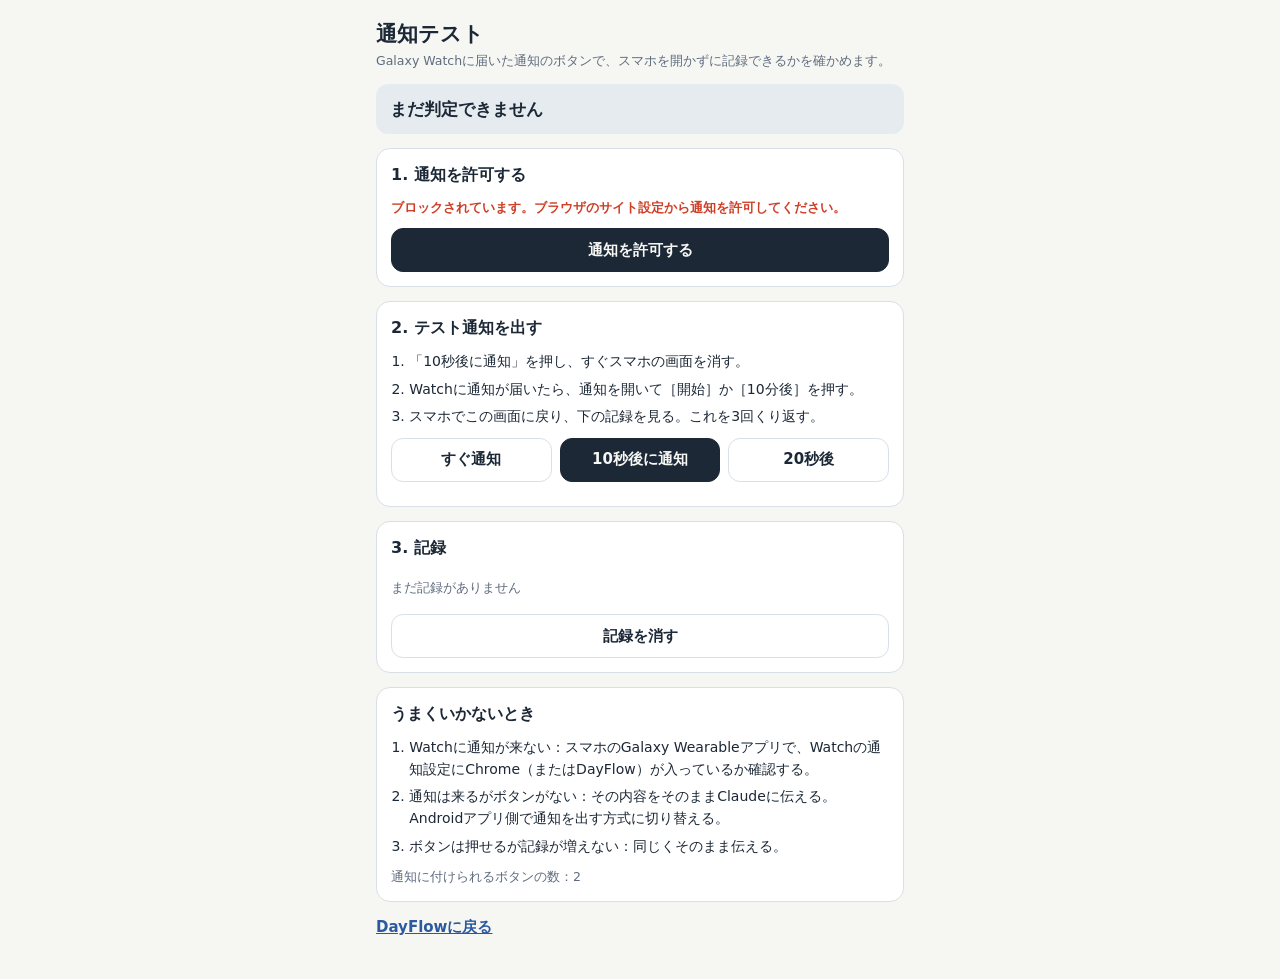
==== test.html @ d6422922 "DayFlow v2 を追加 画面（PWA）、11月分の計画データ、Androidアプリ（殻）のソース、 APKをビルドしてリリース android-latest に載せるワークフローを入れる。  C" ====
<!doctype html>
<html lang="ja">
<head>
<meta charset="utf-8">
<meta name="viewport" content="width=device-width,initial-scale=1,viewport-fit=cover">
<meta name="theme-color" content="#f6f7f3" media="(prefers-color-scheme: light)">
<meta name="theme-color" content="#12171d" media="(prefers-color-scheme: dark)">
<link rel="manifest" href="manifest.webmanifest">
<link rel="icon" href="icons/icon-192.png">
<title>DayFlow 通知テスト</title>
<link rel="stylesheet" href="styles.css">
<style>
.wrap{max-width:560px;margin:0 auto;padding:18px 16px 40px;display:grid;gap:14px}
.wrap h1{font-size:21px}
.step{background:var(--surface);border:1px solid var(--line);border-radius:14px;padding:14px;display:grid;gap:10px}
.step h2{font-size:16px}
.step ol{margin:0;padding-left:1.3em;display:grid;gap:6px;font-size:14px}
.rowbtn{display:flex;gap:8px;flex-wrap:wrap}
.rowbtn .btn{flex:1}
.state{font-size:13px;font-weight:700}
.state.ok{color:var(--exercise)} .state.ng{color:var(--shu)}
.verdict{font-size:17px;font-weight:700;padding:12px 14px;border-radius:12px;background:var(--grid-soft)}
.verdict.pass{background:var(--ink);color:var(--paper)}
.log{list-style:none;margin:0;padding:0;font-size:13.5px;font-variant-numeric:tabular-nums}
.log li{padding:7px 0;border-top:1px solid var(--line);display:flex;gap:10px}
.log li:first-child{border-top:0}
.log time{color:var(--muted);flex:none}
.log .hit{font-weight:700}
</style>
</head>
<body>
<div class="wrap">
  <header>
    <h1>通知テスト</h1>
    <p class="sub">Galaxy Watchに届いた通知のボタンで、スマホを開かずに記録できるかを確かめます。</p>
  </header>

  <p class="verdict" id="verdict">まだ判定できません</p>

  <section class="step">
    <h2>1. 通知を許可する</h2>
    <p class="state" id="permState"></p>
    <button class="btn primary" id="permBtn">通知を許可する</button>
  </section>

  <section class="step">
    <h2>2. テスト通知を出す</h2>
    <ol>
      <li>「10秒後に通知」を押し、すぐスマホの画面を消す。</li>
      <li>Watchに通知が届いたら、通知を開いて［開始］か［10分後］を押す。</li>
      <li>スマホでこの画面に戻り、下の記録を見る。これを3回くり返す。</li>
    </ol>
    <div class="rowbtn">
      <button class="btn" data-delay="0">すぐ通知</button>
      <button class="btn primary" data-delay="10000">10秒後に通知</button>
      <button class="btn" data-delay="20000">20秒後</button>
    </div>
    <p class="sub" id="sendState"></p>
  </section>

  <section class="step">
    <h2>3. 記録</h2>
    <ul class="log" id="log"></ul>
    <div class="rowbtn"><button class="btn quiet" id="clearBtn">記録を消す</button></div>
  </section>

  <section class="step">
    <h2>うまくいかないとき</h2>
    <ol>
      <li>Watchに通知が来ない：スマホのGalaxy Wearableアプリで、Watchの通知設定にChrome（またはDayFlow）が入っているか確認する。</li>
      <li>通知は来るがボタンがない：その内容をそのままClaudeに伝える。Androidアプリ側で通知を出す方式に切り替える。</li>
      <li>ボタンは押せるが記録が増えない：同じくそのまま伝える。</li>
    </ol>
    <p class="sub" id="env"></p>
  </section>

  <p><a class="link" href="./">DayFlowに戻る</a></p>
</div>

<script src="js/db.js"></script>
<script>
(() => {
  'use strict';
  const DB = window.DFDB, $ = s => document.querySelector(s);
  const LABEL = { start: '［開始］が押された', snooze: '［10分後］が押された', body: '通知の本体が押された' };
  const time = t => new Date(t).toLocaleTimeString('ja-JP');
  let reg = null;

  function renderPerm() {
    const el = $('#permState');
    if (!('Notification' in window) || !('serviceWorker' in navigator)) { el.textContent = 'このブラウザは通知に対応していません。AndroidのChromeで開いてください。'; el.className = 'state ng'; $('#permBtn').hidden = true; return; }
    const p = Notification.permission;
    el.textContent = p === 'granted' ? '許可済み' : p === 'denied' ? 'ブロックされています。ブラウザのサイト設定から通知を許可してください。' : 'まだ許可されていません';
    el.className = 'state ' + (p === 'granted' ? 'ok' : 'ng');
    $('#permBtn').hidden = p === 'granted';
    $('#env').textContent = `通知に付けられるボタンの数：${Notification.maxActions == null ? '不明' : Notification.maxActions}`;
  }
  async function renderLog() {
    const rows = (await DB.getLog()).sort((a, b) => b.t - a.t);
    const hits = rows.filter(r => r.kind === 'click' && (r.action === 'start' || r.action === 'snooze')).length;
    const v = $('#verdict');
    v.textContent = hits >= 3 ? `合格：ボタンでの記録 ${hits}回。A方式（PWA）で進められます` : hits > 0 ? `ボタンでの記録 ${hits}回（3回で合格）` : 'まだ判定できません';
    v.className = 'verdict' + (hits >= 3 ? ' pass' : '');
    $('#log').innerHTML = rows.length ? rows.map(r => {
      const text = r.kind === 'shown' ? '通知を出した' : r.kind === 'close' ? '通知が閉じられた（ボタンは押されていない）' : (LABEL[r.action] || r.action);
      const hit = r.kind === 'click' && r.action !== 'body';
      return `<li><time>${time(r.t)}</time><span class="${hit ? 'hit' : ''}">${text}</span></li>`;
    }).join('') : '<li><span class="sub">まだ記録がありません</span></li>';
  }

  $('#permBtn').onclick = async () => { await Notification.requestPermission(); renderPerm(); };
  document.querySelectorAll('[data-delay]').forEach(b => b.onclick = async () => {
    if (Notification.permission !== 'granted') { $('#sendState').textContent = '先に1で通知を許可してください。'; return; }
    $('#sendState').textContent = '準備しています…';
    const r = reg || await Promise.race([navigator.serviceWorker.ready, new Promise(res => setTimeout(() => res(null), 8000))]);
    if (!r || !r.active) { $('#sendState').textContent = '準備が終わりませんでした。ページを開き直して、もう一度押してください。'; return; }
    reg = r;
    const delay = Number(b.dataset.delay);
    r.active.postMessage({ type: 'test-notify', delay });
    $('#sendState').textContent = delay ? `${delay / 1000}秒後に通知します。スマホの画面を消してWatchを見てください。` : '通知を出しました。';
  });
  $('#clearBtn').onclick = async () => { await DB.clearLog(); renderLog(); };

  if ('serviceWorker' in navigator) {
    navigator.serviceWorker.register('./sw.js').then(() => navigator.serviceWorker.ready).then(r => { reg = r; });
    navigator.serviceWorker.addEventListener('message', e => { if (e.data && e.data.type === 'df-changed') renderLog(); });
  }
  document.addEventListener('visibilitychange', () => { if (!document.hidden) { renderPerm(); renderLog(); } });
  setInterval(() => { if (!document.hidden) renderLog(); }, 3000);
  renderPerm(); renderLog();
})();
</script>
</body>
</html>
---- styles.css ----
/* DayFlow v2
   見た目の考え方：方眼ノートと朱のスタンプ。
   予定は「鉛筆の下書き」（破線・淡色）、実績は「インク」（塗り）。左右に並べてズレを見せる。 */
:root{
  --paper:#f6f7f3; --surface:#ffffff; --ink:#1c2836; --muted:#5f6c7e;
  --grid:#cfd8e2; --grid-soft:#e6ebf0; --line:#d9dfe6;
  --shu:#cf3f27; --shu-soft:#fbe7e2; --on-shu:#ffffff;
  --study:#2c5aa0; --exercise:#237a53; --house:#9a6614; --hobby:#7350ad; --life:#1d7889; --sleep:#56668a;
  --on-cat:#ffffff;
  --warn:#8f4f0c; --warn-soft:#f8ecd9;
  --label:46px; --hour:64px; --safe-b:env(safe-area-inset-bottom,0px);
  --font:"BIZ UDPGothic","Hiragino Sans","Noto Sans JP","Yu Gothic",system-ui,sans-serif;
  color-scheme:light;
}
@media (prefers-color-scheme:dark){
  :root{
    --paper:#12171d; --surface:#1a2129; --ink:#e6ebf1; --muted:#96a3b3;
    --grid:#2e3945; --grid-soft:#222b35; --line:#2b3541;
    --shu:#f0725c; --shu-soft:#3a211d; --on-shu:#1a0d0a;
    --study:#86aeea; --exercise:#66c79b; --house:#dfab58; --hobby:#b79be8; --life:#66c3d5; --sleep:#9daccf;
    --on-cat:#10151b;
    --warn:#e6ae6d; --warn-soft:#3a2c1b;
    color-scheme:dark;
  }
}
*{box-sizing:border-box}
html{-webkit-text-size-adjust:100%}
body{margin:0;background:var(--paper);color:var(--ink);font-family:var(--font);font-size:15px;line-height:1.55;overscroll-behavior-y:none}
button,input,select,textarea{font:inherit;color:inherit}
button{cursor:pointer;-webkit-tap-highlight-color:transparent}
h1,h2,p{margin:0}
[hidden]{display:none !important}
:focus-visible{outline:2px solid var(--study);outline-offset:2px}

.app{max-width:560px;margin:0 auto;min-height:100dvh;padding-bottom:calc(72px + var(--safe-b))}
.view{display:none}
.view.active{display:block}
.pad{padding:0 14px 16px}
.sub{font-size:12.5px;color:var(--muted)}
.hint{font-size:12px;color:var(--muted);padding:8px 16px 14px}

/* ---- 見出し ---- */
.datebar{display:grid;grid-template-columns:44px 1fr 44px;align-items:center;gap:8px;padding:14px 14px 6px}
.datebar-mid{text-align:center}
.datebar h1,.pagehead h1{font-size:21px;font-weight:700;line-height:1.25;font-variant-numeric:tabular-nums}
.pagehead{padding:18px 16px 10px}
.iconbtn{width:44px;height:44px;border:1px solid var(--line);background:var(--surface);border-radius:12px;font-size:20px;line-height:1}

.metrics{display:grid;grid-template-columns:repeat(3,1fr);margin:6px 14px 0;border:1px solid var(--line);border-radius:12px;background:var(--surface)}
.metrics div{padding:8px 10px;display:flex;flex-direction:column;gap:1px}
.metrics div+div{border-left:1px solid var(--line)}
.metrics span{font-size:11.5px;color:var(--muted)}
.metrics b{font-size:16px;font-variant-numeric:tabular-nums}

/* ---- ボタン ---- */
.btn{min-height:44px;padding:0 14px;border:1px solid var(--line);background:var(--surface);border-radius:12px;font-weight:700}
.btn.primary{background:var(--ink);border-color:var(--ink);color:var(--paper)}
.btn.quiet{background:transparent}
.btn.danger{color:var(--shu)}
.btn.wide{width:100%}
.btn:active{transform:translateY(1px)}
.toolbar{display:flex;gap:8px;padding:10px 14px 4px;flex-wrap:wrap}

/* ---- いまのコマ ---- */
.now{margin:12px 14px 0;padding:14px;border-radius:16px;background:var(--surface);border:1px solid var(--line);display:grid;gap:10px}
.now .label{font-size:12px;color:var(--muted)}
.now .name{font-size:19px;font-weight:700;line-height:1.3}
.now .meta{font-size:13px;color:var(--muted);font-variant-numeric:tabular-nums}
.now .late{color:var(--shu);font-weight:700}
.now .row{display:flex;gap:8px}
.now .go{flex:1;min-height:56px;border:0;border-radius:14px;font-size:18px;font-weight:700;background:var(--ink);color:var(--paper)}
.now .side{min-height:56px}
.now.running{border-color:var(--shu);box-shadow:inset 4px 0 0 var(--shu)}
.now.running .go{background:var(--shu);color:var(--on-shu)}
.now.running .label{color:var(--shu);font-weight:700}
.now .elapsed{font-size:30px;font-weight:700;line-height:1.1;font-variant-numeric:tabular-nums}

/* ---- タイムライン（方眼）---- */
.tl-head{display:grid;grid-template-columns:var(--label) 1fr 1fr;align-items:center;margin:8px 14px 2px;font-size:12px;color:var(--muted);text-align:center}
.tl-head button{border:0;background:transparent;color:var(--study);font-size:12px;font-weight:700;min-height:36px;padding:0}
.timeline{position:relative;margin:0 14px;border:1px solid var(--grid);border-radius:10px;overflow:hidden;touch-action:pan-y;
  background-color:var(--surface);
  background-image:
    linear-gradient(to bottom,var(--grid) 1px,transparent 1px),
    linear-gradient(to bottom,var(--grid-soft) 1px,transparent 1px),
    linear-gradient(to right,var(--grid-soft) 1px,transparent 1px);
  background-size:100% var(--hour),100% calc(var(--hour)/4),calc(var(--hour)/4) 100%;
  background-position:0 -1px,0 -1px,var(--label) 0}
.timeline::before{content:"";position:absolute;top:-2px;bottom:-2px;left:0;width:var(--label);background:var(--paper);border-right:1px solid var(--grid)}
.timeline::after{content:"";position:absolute;top:0;bottom:0;left:calc(var(--label) + (100% - var(--label))/2);border-left:1px solid var(--grid)}
.hourlabel{position:absolute;left:0;width:calc(var(--label) - 6px);text-align:right;transform:translateY(-50%);font-size:11px;color:var(--muted);font-variant-numeric:tabular-nums;z-index:1}
.hourlabel.first{transform:none}
.zone{position:absolute;border:0;background:transparent;padding:0;z-index:1}
.zone:active{background:color-mix(in srgb,var(--ink) 6%,transparent)}
.zone.p,.blk.plan{left:calc(var(--label) + 3px);width:calc((100% - var(--label))/2 - 6px)}
.zone.a,.blk.act{left:calc(var(--label) + (100% - var(--label))/2 + 3px);width:calc((100% - var(--label))/2 - 6px)}
.blk{position:absolute;z-index:3;border-radius:8px;padding:5px 8px;text-align:left;overflow:hidden;font-size:12.5px;line-height:1.3;--c:var(--study)}
.blk.study{--c:var(--study)} .blk.exercise{--c:var(--exercise)} .blk.house{--c:var(--house)}
.blk.hobby{--c:var(--hobby)} .blk.life{--c:var(--life)} .blk.sleep{--c:var(--sleep)}
.blk b{font-variant-numeric:tabular-nums}
.blk .t{display:block;font-weight:700;overflow:hidden;text-overflow:ellipsis;white-space:nowrap}
.blk .m{display:block;font-size:11px;opacity:.85;font-variant-numeric:tabular-nums;white-space:nowrap;overflow:hidden;text-overflow:ellipsis}
.blk.tiny{padding:2px 8px}
.blk.tiny .m{display:none}
/* 予定＝下書き */
.blk.plan{border:1.5px dashed var(--c);background:color-mix(in srgb,var(--c) 9%,var(--surface));color:var(--ink);touch-action:pan-y;user-select:none;-webkit-user-select:none}
.blk.plan.fixed{border-style:solid}
.blk.plan.skipped{opacity:.5;text-decoration:line-through}
.blk.plan.dragging{outline:2px solid var(--ink);z-index:9;touch-action:none}
/* 実績＝インク */
.blk.act{border:0;background:var(--c);color:var(--on-cat)}
.blk.act.live{border-bottom:3px solid var(--shu)}
.blk.act.check{box-shadow:inset 0 0 0 2px var(--shu)}
/* 済スタンプ */
.stamp{position:absolute;right:5px;top:5px;width:22px;height:22px;border-radius:50%;border:1.5px solid var(--shu);color:var(--shu);font-size:11px;font-weight:700;display:grid;place-items:center;transform:rotate(-12deg);background:var(--surface)}
.blk.tiny .stamp{top:1px;width:18px;height:18px;font-size:9.5px}
.nowline{position:absolute;left:var(--label);right:0;border-top:2px solid var(--shu);z-index:6;pointer-events:none}
.nowline i{position:absolute;left:-5px;top:-6px;width:10px;height:10px;border-radius:50%;background:var(--shu)}

/* ---- 計画 ---- */
.tiles{display:grid;grid-template-columns:repeat(3,1fr);gap:8px;padding:0 14px}
.tile{background:var(--surface);border:1px solid var(--line);border-radius:12px;padding:9px 10px;display:flex;flex-direction:column;gap:5px;min-width:0}
.tile span{font-size:11.5px;color:var(--muted)}
.tile b{font-size:18px;line-height:1.1;font-variant-numeric:tabular-nums}
.tile b small{font-size:11.5px;font-weight:400;color:var(--muted)}
.bar{height:5px;border-radius:3px;background:var(--grid-soft);overflow:hidden}
.bar i{display:block;height:100%;background:var(--study);border-radius:3px}
.notice{margin:10px 14px 0;padding:9px 12px;border-radius:10px;font-size:13px;background:var(--surface);border:1px solid var(--line)}
.notice.warn{background:var(--warn-soft);border-color:transparent;color:var(--warn);font-weight:700}
.tabs{display:flex;gap:4px;margin:12px 14px;padding:4px;border-radius:12px;background:var(--grid-soft)}
.tabs button{flex:1;min-height:40px;border:0;border-radius:9px;background:transparent;font-size:14px}
.tabs button[aria-pressed="true"]{background:var(--surface);font-weight:700;box-shadow:0 1px 2px rgba(20,30,45,.14)}
.plandays{display:grid;gap:12px;padding:0 14px}
.pday{display:grid;grid-template-columns:70px minmax(0,1fr);background:var(--surface);border:1px solid var(--line);border-radius:14px;overflow:hidden}
.pday.today{border-color:var(--ink)}
.rail{background:var(--paper);border-right:1px solid var(--line);padding:12px 6px 12px 12px;display:flex;flex-direction:column;gap:2px}
.rail .d{font-size:19px;font-weight:700;line-height:1.15;font-variant-numeric:tabular-nums}
.rail .w,.rail .c{font-size:12px;color:var(--muted);font-variant-numeric:tabular-nums}
.rail .badge{align-self:flex-start;margin-top:4px;font-size:11px;font-weight:700;padding:0 6px;border-radius:5px;background:var(--ink);color:var(--paper)}
.unit{padding:10px 12px 12px;display:grid;gap:8px;border-top:1px solid var(--line)}
.unit:first-child{border-top:0}
.unit .head{display:flex;flex-wrap:wrap;align-items:center;gap:6px 8px}
.pill{font-size:11.5px;padding:2px 8px;border-radius:999px;border:1px solid currentColor;white-space:nowrap}
.pill.g{color:var(--exercise)} .pill.k{color:var(--study)} .pill.y{color:var(--muted)}
.unit .ttl{font-size:16px;font-weight:700;line-height:1.3}
.unit.done .ttl{color:var(--muted)}
.unit .time{font-size:12px;color:var(--muted);font-variant-numeric:tabular-nums}
.checks{display:flex;flex-wrap:wrap;gap:4px 18px}
.chk{display:inline-flex;align-items:center;gap:8px;min-height:44px;font-size:15px;user-select:none}
.chk input{appearance:none;-webkit-appearance:none;margin:0;flex:none;width:28px;height:28px;border:2px solid var(--muted);border-radius:7px;background:var(--surface);display:grid;place-items:center}
.chk input:checked{background:var(--ink);border-color:var(--ink)}
.chk input:checked::after{content:"";width:7px;height:13px;border:solid var(--paper);border-width:0 3px 3px 0;transform:translateY(-1px) rotate(45deg)}
.checks.big{margin:10px 0}
.checks.big .chk{font-size:17px;min-height:52px}
.actual{display:flex;flex-wrap:wrap;align-items:center;gap:8px;font-size:13px;color:var(--muted);font-variant-numeric:tabular-nums}
.actual b{color:var(--ink);font-size:15px}
.actual .btn{min-height:36px;padding:0 12px;font-size:13px;margin-left:auto}
.unit .note{font-size:12.5px;color:var(--muted)}
.unit details summary{font-size:13px;color:var(--muted);min-height:32px;display:flex;align-items:center;cursor:pointer}
.unit details .inner{display:grid;gap:8px;padding-top:4px}
.unit textarea,.sheet textarea{width:100%;min-height:72px;border:1px solid var(--line);border-radius:10px;background:var(--paper);padding:8px 10px;font-size:16px;resize:vertical}
.mini{display:flex;align-items:center;gap:8px;font-size:13px;color:var(--muted)}
.mini input{width:84px;min-height:40px;border:1px solid var(--line);border-radius:9px;background:var(--paper);padding:0 10px;font-size:16px;text-align:right}
.empty{margin:0 14px;padding:22px 16px;text-align:center;color:var(--muted);border:1px dashed var(--grid);border-radius:14px;font-size:14px}
.rules{margin:14px 14px 0;padding:2px 14px;background:var(--surface);border:1px solid var(--line);border-radius:12px}
.rules summary{font-weight:700;min-height:44px;display:flex;align-items:center;cursor:pointer}
.rules ul{margin:0 0 12px;padding-left:1.2em;display:grid;gap:6px;font-size:14px}

/* ---- 週次 ---- */
.wk-tiles{display:grid;grid-template-columns:1fr 1fr;gap:8px}
.wk-tiles .tile.full{grid-column:1/-1}
.wk-tiles .tile b{font-size:22px}
h2.sec{font-size:15px;font-weight:700;margin:20px 0 8px}
.dayrow{display:grid;grid-template-columns:54px 1fr 92px;gap:8px;align-items:center;padding:7px 0;border-top:1px solid var(--line);font-size:12.5px;font-variant-numeric:tabular-nums}
.dayrow:first-of-type{border-top:0}
.dayrow .bars{display:grid;gap:3px}
.dayrow .b{height:8px;border-radius:2px}
.dayrow .b.p{border:1.5px dashed var(--study);background:transparent}
.dayrow .b.a{background:var(--study)}
.dayrow .n{text-align:right;color:var(--muted)}
.dayrow .n b{color:var(--ink)}
.legend{display:flex;gap:14px;font-size:12px;color:var(--muted);margin-bottom:4px}
.legend i{display:inline-block;width:18px;height:8px;border-radius:2px;margin-right:5px;vertical-align:middle}
.legend .p{border:1.5px dashed var(--study)} .legend .a{background:var(--study)}
.listrow{display:flex;align-items:center;gap:10px;padding:9px 0;border-top:1px solid var(--line);font-size:13.5px}
.listrow:first-of-type{border-top:0}
.listrow .grow{flex:1;min-width:0}
.listrow .btn{min-height:38px;padding:0 12px;font-size:13px}
.catrow{display:grid;grid-template-columns:44px 1fr 72px;gap:8px;align-items:center;font-size:12.5px;margin:7px 0;font-variant-numeric:tabular-nums}
.catrow .bar i{background:var(--c)}
.catrow b{text-align:right}
.box{background:var(--surface);border:1px solid var(--line);border-radius:12px;padding:10px 12px}

/* ---- 設定 ---- */
.setrow{display:flex;align-items:center;gap:10px;min-height:48px;padding:6px 0;border-top:1px solid var(--line)}
.setrow:first-child{border-top:0}
.setrow .grow{flex:1;min-width:0}
.dot{display:inline-block;width:9px;height:9px;border-radius:50%;margin-right:7px;background:var(--c)}
a.link{color:var(--study);font-weight:700}

/* ---- タブバー ---- */
.tabbar{position:fixed;bottom:0;left:50%;transform:translateX(-50%);width:min(560px,100%);height:calc(60px + var(--safe-b));padding-bottom:var(--safe-b);display:grid;grid-template-columns:repeat(4,1fr);background:var(--surface);border-top:1px solid var(--line);z-index:40}
.tabbar button{border:0;background:transparent;color:var(--muted);font-size:14px;position:relative}
.tabbar button.active{color:var(--ink);font-weight:700}
.tabbar button.active::before{content:"";position:absolute;top:0;left:28%;right:28%;height:3px;background:var(--ink);border-radius:0 0 3px 3px}

/* ---- シート ---- */
.sheetback{position:fixed;inset:0;background:rgba(10,16,24,.5);z-index:60;display:none}
.sheetback.show{display:block}
.sheet{position:absolute;bottom:0;left:50%;transform:translateX(-50%);width:min(560px,100%);max-height:90dvh;overflow:auto;background:var(--surface);border-radius:18px 18px 0 0;padding:18px 16px calc(18px + var(--safe-b));display:grid;gap:10px}
.sheet h2{font-size:18px}
.formgrid{display:grid;grid-template-columns:1fr 1fr;gap:10px}
.field{display:grid;gap:5px;font-size:12.5px;color:var(--muted)}
.field.full{grid-column:1/-1}
.field input:not([type=checkbox]),.field select{width:100%;min-height:46px;border:1px solid var(--line);border-radius:10px;background:var(--paper);padding:0 10px;font-size:16px;color:var(--ink)}
.field.switch{display:flex;justify-content:space-between;align-items:center;min-height:50px;border:1px solid var(--line);border-radius:10px;padding:6px 12px;color:var(--ink);font-size:15px}
.field.switch small{display:block;font-size:12px;color:var(--muted)}
.field.switch input{width:24px;height:24px}
.unitname{font-size:16px;font-weight:700;color:var(--ink)}
.actions{display:flex;gap:8px;margin-top:6px}
.actions .btn{flex:1;padding:0 8px}
.stack{display:grid;gap:8px}
.shiftgrid{display:grid;grid-template-columns:repeat(4,1fr);gap:8px}
.shiftgrid .btn{padding:0 4px}
.picklist{display:grid;grid-template-columns:1fr 1fr;gap:8px}
.picklist button{min-height:60px;text-align:left;padding:8px 12px;border:1px solid var(--line);border-left:5px solid var(--c);background:var(--paper);border-radius:10px;font-weight:700;line-height:1.3}
.picklist button small{display:block;font-weight:400;font-size:12px;color:var(--muted)}
.moodrow{display:grid;grid-template-columns:repeat(3,1fr);gap:8px}
.moodrow button{min-height:50px;font-size:22px;border:1px solid var(--line);border-radius:10px;background:var(--paper)}
.moodrow button.on{outline:2px solid var(--ink)}
.review{margin-top:10px;display:grid;grid-template-columns:repeat(3,1fr);gap:8px;font-size:13px;text-align:center}
.review div{background:var(--surface);border:1px solid var(--line);border-radius:10px;padding:8px 4px}

.toast{position:fixed;left:50%;bottom:calc(74px + var(--safe-b));transform:translateX(-50%);max-width:92vw;background:var(--ink);color:var(--paper);padding:9px 14px;border-radius:10px;font-size:13px;z-index:100;opacity:0;pointer-events:none;transition:opacity .2s}
.toast.show{opacity:1}
@media (prefers-reduced-motion:reduce){.toast{transition:none}.btn:active{transform:none}}
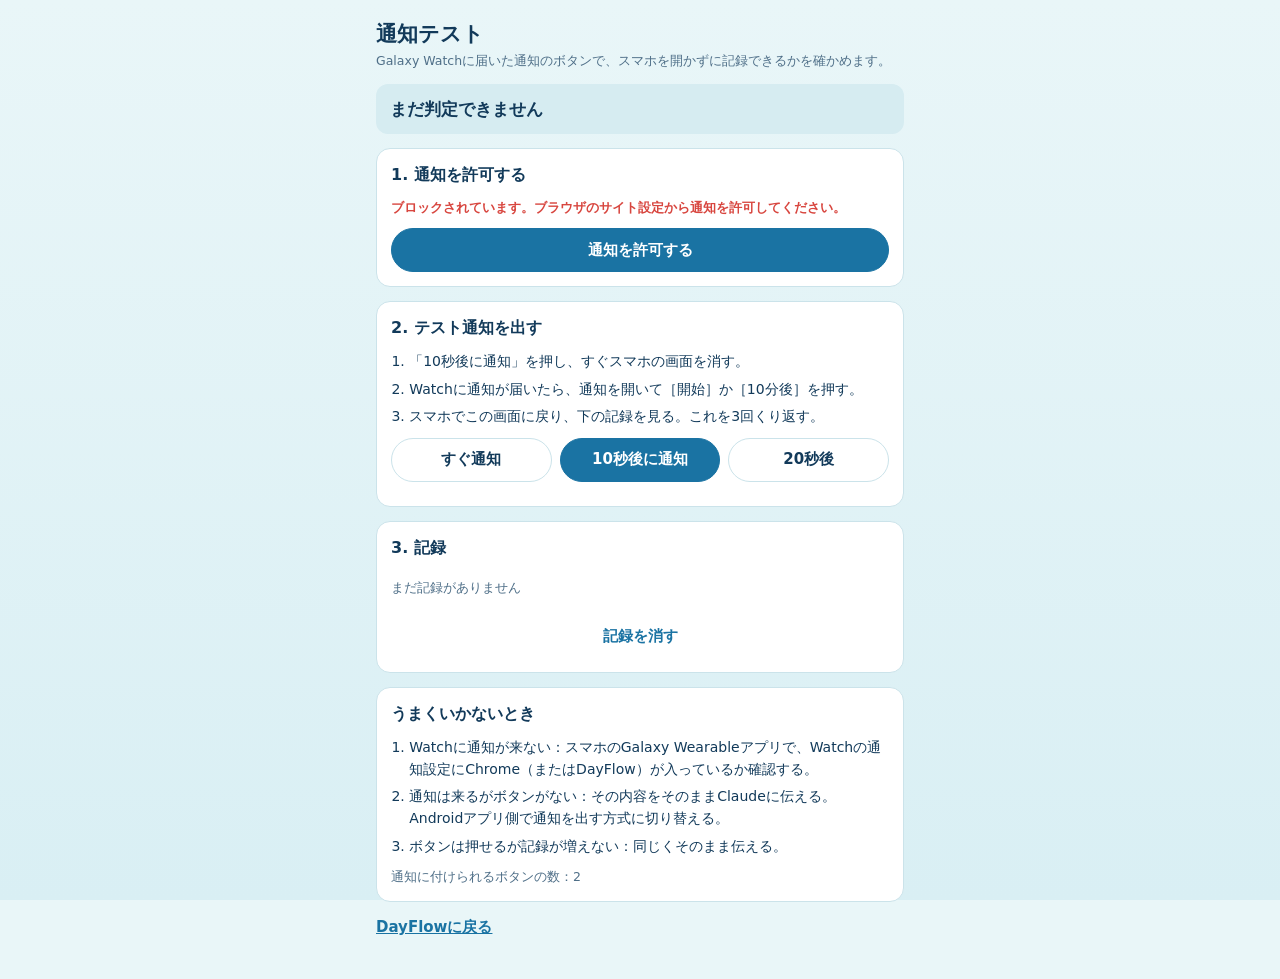
==== commit 21b6d772: "海と水族館のデザインにし、「この日は無理」を追加（v2.3.0） - 画面：水色の海（暗い表示では深い海）の配色、丸ゴシック、波の見出し、   曜日ごとの海の生き物（このアプリ用に描いたSVG）、現在" ====
--- a/test.html
+++ b/test.html
@@ -3,8 +3,8 @@
 <head>
 <meta charset="utf-8">
 <meta name="viewport" content="width=device-width,initial-scale=1,viewport-fit=cover">
-<meta name="theme-color" content="#f6f7f3" media="(prefers-color-scheme: light)">
-<meta name="theme-color" content="#12171d" media="(prefers-color-scheme: dark)">
+<meta name="theme-color" content="#e9f6f8" media="(prefers-color-scheme: light)">
+<meta name="theme-color" content="#081c30" media="(prefers-color-scheme: dark)">
 <link rel="manifest" href="manifest.webmanifest">
 <link rel="icon" href="icons/icon-192.png">
 <title>DayFlow 通知テスト</title>
--- a/styles.css
+++ b/styles.css
@@ -1,168 +1,221 @@
 /* DayFlow v2
-   見た目の考え方：方眼ノートと朱のスタンプ。
-   予定は「鉛筆の下書き」（破線・淡色）、実績は「インク」（塗り）。左右に並べてズレを見せる。 */
+   見た目の考え方：水族館。
+   - 画面の上は「水面」の帯。その日の曜日の生き物が1匹いる（js/sea.js）。
+   - タイムラインは水槽。朝が水面、夜が深い海で、いちばん下（深夜）が海底。
+   - 予定は「これから泳ぐ場所」（破線・淡色）、実績は「泳いだあと」（塗り）。左右に並べてズレを見せる。
+   - いまの時刻は、サンゴ色の線と小さな魚。
+   色の名前 --shu は以前の「朱」の名残で、いまはサンゴ色（進行中・遅れ・注意）。 */
 :root{
-  --paper:#f6f7f3; --surface:#ffffff; --ink:#1c2836; --muted:#5f6c7e;
-  --grid:#cfd8e2; --grid-soft:#e6ebf0; --line:#d9dfe6;
-  --shu:#cf3f27; --shu-soft:#fbe7e2; --on-shu:#ffffff;
-  --study:#2c5aa0; --exercise:#237a53; --house:#9a6614; --hobby:#7350ad; --life:#1d7889; --sleep:#56668a;
+  --paper:#e9f6f8; --paper-deep:#d9eff4; --surface:#ffffff; --ink:#123a5a; --muted:#4f6f88;
+  --grid:#b9dbe5; --grid-soft:#d6ecf1; --line:#cbe3ea;
+  --sea:#1a73a3; --on-sea:#ffffff; --aqua:#43bfd9;
+  --shu:#d8463f; --shu-soft:#fde6e2; --on-shu:#ffffff;
+  --band-a:#8fdcec; --band-b:#c6eff5; --band-ink:#0f3554; --band-muted:#2f6079;
+  --tank-a:#d9f2f6; --tank-b:#a3d3e8; --tank-line:rgba(255,255,255,.8); --tank-line-soft:rgba(255,255,255,.3); --bubble-a:rgba(255,255,255,.85); --bubble-b:rgba(255,255,255,.4);
+  --sand:#f1dfbd; --kelp:#3fae8d; --kelp-2:#74c9a6; --coral-deco:#f29b93;
+  --water:rgba(67,191,217,.28);
+  --study:#2a6fb5; --exercise:#17806a; --house:#a8650f; --hobby:#7b55bd; --life:#137a8c; --sleep:#5d6f9a;
   --on-cat:#ffffff;
-  --warn:#8f4f0c; --warn-soft:#f8ecd9;
+  --warn:#8a4f0c; --warn-soft:#faedd8;
+  --shadow:0 6px 18px rgba(18,58,90,.10);
+  --bar-top:#8fdcec; --bar-bottom:#ffffff;       /* Androidアプリの上下の帯の色（#rrggbb で書く） */
   --label:46px; --hour:64px; --safe-b:env(safe-area-inset-bottom,0px);
-  --font:"BIZ UDPGothic","Hiragino Sans","Noto Sans JP","Yu Gothic",system-ui,sans-serif;
+  --font:"Zen Maru Gothic","Hiragino Maru Gothic ProN","BIZ UDPGothic","Noto Sans JP","Yu Gothic",system-ui,sans-serif;
   color-scheme:light;
 }
 @media (prefers-color-scheme:dark){
   :root{
-    --paper:#12171d; --surface:#1a2129; --ink:#e6ebf1; --muted:#96a3b3;
-    --grid:#2e3945; --grid-soft:#222b35; --line:#2b3541;
-    --shu:#f0725c; --shu-soft:#3a211d; --on-shu:#1a0d0a;
-    --study:#86aeea; --exercise:#66c79b; --house:#dfab58; --hobby:#b79be8; --life:#66c3d5; --sleep:#9daccf;
-    --on-cat:#10151b;
-    --warn:#e6ae6d; --warn-soft:#3a2c1b;
+    --paper:#081c30; --paper-deep:#05131f; --surface:#102c47; --ink:#e3f1fb; --muted:#93b3ca;
+    --grid:#24496a; --grid-soft:#173a5b; --line:#1e4263;
+    --sea:#58c7e6; --on-sea:#06202f; --aqua:#58c7e6;
+    --shu:#ff8c80; --shu-soft:#4a2424; --on-shu:#2a0c09;
+    --band-a:#0e3152; --band-b:#0a2440; --band-ink:#e9f5fd; --band-muted:#a4c4da;
+    --tank-a:#15416a; --tank-b:#061726; --tank-line:rgba(255,255,255,.10); --tank-line-soft:rgba(255,255,255,.045); --bubble-a:rgba(255,255,255,.2); --bubble-b:rgba(255,255,255,.07);
+    --sand:#33495f; --kelp:#2f8f78; --kelp-2:#3fa98b; --coral-deco:#b9645f;
+    --water:rgba(88,199,230,.22);
+    --study:#8fbcf2; --exercise:#6fd3ac; --house:#e6b565; --hobby:#c2a6f0; --life:#6fd0e0; --sleep:#a9b8dc;
+    --on-cat:#071a2a;
+    --warn:#ecb87a; --warn-soft:#3d2d18;
+    --shadow:0 8px 22px rgba(0,8,20,.35);
+    --bar-top:#0e3152; --bar-bottom:#102c47;
     color-scheme:dark;
   }
 }
 *{box-sizing:border-box}
 html{-webkit-text-size-adjust:100%}
-body{margin:0;background:var(--paper);color:var(--ink);font-family:var(--font);font-size:15px;line-height:1.55;overscroll-behavior-y:none}
+body{margin:0;background:var(--paper) linear-gradient(var(--paper),var(--paper-deep)) fixed;color:var(--ink);font-family:var(--font);font-weight:500;font-size:15px;line-height:1.55;overscroll-behavior-y:none}
 button,input,select,textarea{font:inherit;color:inherit}
 button{cursor:pointer;-webkit-tap-highlight-color:transparent}
-h1,h2,p{margin:0}
+h1,h2,h3,p,ol{margin:0}
+b,strong{font-weight:700}
 [hidden]{display:none !important}
-:focus-visible{outline:2px solid var(--study);outline-offset:2px}
-
-.app{max-width:560px;margin:0 auto;min-height:100dvh;padding-bottom:calc(72px + var(--safe-b))}
+:focus-visible{outline:2px solid var(--sea);outline-offset:2px}
+
+.app{max-width:560px;margin:0 auto;min-height:100dvh;padding-bottom:calc(76px + var(--safe-b))}
 .view{display:none}
 .view.active{display:block}
 .pad{padding:0 14px 16px}
 .sub{font-size:12.5px;color:var(--muted)}
 .hint{font-size:12px;color:var(--muted);padding:8px 16px 14px}
 
-/* ---- 見出し ---- */
-.datebar{display:grid;grid-template-columns:44px 1fr 44px;align-items:center;gap:8px;padding:14px 14px 6px}
+/* ---- 水面の帯（各画面のいちばん上）---- */
+.sea{position:relative;background:linear-gradient(var(--band-a),var(--band-b));color:var(--band-ink);padding-bottom:22px;margin-bottom:8px}
+.sea::after{content:"";position:absolute;left:0;right:0;bottom:-1px;height:14px;background:var(--paper);
+  -webkit-mask:url("data:image/svg+xml,%3Csvg xmlns='http://www.w3.org/2000/svg' viewBox='0 0 80 16' preserveAspectRatio='none'%3E%3Cpath d='M0 16V8Q20-4 40 8T80 8V16z'/%3E%3C/svg%3E") repeat-x left bottom/72px 14px;
+  mask:url("data:image/svg+xml,%3Csvg xmlns='http://www.w3.org/2000/svg' viewBox='0 0 80 16' preserveAspectRatio='none'%3E%3Cpath d='M0 16V8Q20-4 40 8T80 8V16z'/%3E%3C/svg%3E") repeat-x left bottom/72px 14px}
+.sea .sub{color:var(--band-muted)}
+.datebar{display:grid;grid-template-columns:44px 1fr 44px;align-items:center;gap:8px;padding:14px 14px 4px}
 .datebar-mid{text-align:center}
-.datebar h1,.pagehead h1{font-size:21px;font-weight:700;line-height:1.25;font-variant-numeric:tabular-nums}
-.pagehead{padding:18px 16px 10px}
-.iconbtn{width:44px;height:44px;border:1px solid var(--line);background:var(--surface);border-radius:12px;font-size:20px;line-height:1}
-
-.metrics{display:grid;grid-template-columns:repeat(3,1fr);margin:6px 14px 0;border:1px solid var(--line);border-radius:12px;background:var(--surface)}
-.metrics div{padding:8px 10px;display:flex;flex-direction:column;gap:1px}
-.metrics div+div{border-left:1px solid var(--line)}
-.metrics span{font-size:11.5px;color:var(--muted)}
-.metrics b{font-size:16px;font-variant-numeric:tabular-nums}
+.datebar h1,.pagehead h1{font-size:22px;font-weight:900;line-height:1.25;letter-spacing:.01em;font-variant-numeric:tabular-nums}
+.pagehead{padding:20px 18px 26px}
+.iconbtn{width:44px;height:44px;border:0;background:color-mix(in srgb,var(--surface) 55%,transparent);color:var(--band-ink);border-radius:50%;font-size:22px;line-height:1;padding-bottom:3px}
+.iconbtn:active{background:color-mix(in srgb,var(--surface) 80%,transparent)}
+
+/* その日の合計と、曜日の生き物 */
+.metrics{display:grid;grid-template-columns:repeat(3,auto);justify-content:start;gap:0;margin:8px 92px 4px 16px}
+.metrics div{padding:2px 12px;display:flex;flex-direction:column;gap:0;min-width:0}
+.metrics div:first-child{padding-left:2px}
+.metrics div+div{border-left:1.5px solid color-mix(in srgb,var(--band-ink) 18%,transparent)}
+.metrics span{font-size:11.5px;color:var(--band-muted)}
+.metrics b{font-size:16px;font-variant-numeric:tabular-nums;white-space:nowrap}
+.mate{display:block;width:60px;height:60px}
+.mate svg{display:block;width:100%;height:100%}
+/* 帯の生き物は泡の中にいる（明るい帯でも暗い帯でも見えるように） */
+.sea .mate{position:absolute;right:16px;bottom:6px;z-index:1;width:70px;height:70px;padding:8px;border-radius:50%;
+  background:radial-gradient(circle at 32% 26%,var(--bubble-a),var(--bubble-b) 62%);box-shadow:inset 0 0 0 1.5px var(--bubble-a);animation:bob 5.5s ease-in-out infinite}
+@keyframes bob{0%,100%{transform:translateY(0) rotate(-2deg)}50%{transform:translateY(-5px) rotate(2deg)}}
 
 /* ---- ボタン ---- */
-.btn{min-height:44px;padding:0 14px;border:1px solid var(--line);background:var(--surface);border-radius:12px;font-weight:700}
-.btn.primary{background:var(--ink);border-color:var(--ink);color:var(--paper)}
-.btn.quiet{background:transparent}
+.btn{min-height:44px;padding:0 16px;border:1.5px solid var(--line);background:var(--surface);border-radius:999px;font-weight:700}
+.btn.primary{background:var(--sea);border-color:var(--sea);color:var(--on-sea)}
+.btn.quiet{background:transparent;border-color:transparent;color:var(--sea)}
 .btn.danger{color:var(--shu)}
 .btn.wide{width:100%}
 .btn:active{transform:translateY(1px)}
-.toolbar{display:flex;gap:8px;padding:10px 14px 4px;flex-wrap:wrap}
+.toolbar{display:flex;gap:8px;padding:12px 14px 4px;flex-wrap:wrap}
 
 /* ---- いまのコマ ---- */
-.now{margin:12px 14px 0;padding:14px;border-radius:16px;background:var(--surface);border:1px solid var(--line);display:grid;gap:10px}
-.now .label{font-size:12px;color:var(--muted)}
-.now .name{font-size:19px;font-weight:700;line-height:1.3}
+.now{margin:10px 14px 0;padding:16px;border-radius:22px;background:var(--surface);box-shadow:var(--shadow);display:grid;gap:10px}
+.now .label{font-size:12px;color:var(--muted);font-weight:700}
+.now .name{font-size:20px;font-weight:900;line-height:1.3}
 .now .meta{font-size:13px;color:var(--muted);font-variant-numeric:tabular-nums}
 .now .late{color:var(--shu);font-weight:700}
 .now .row{display:flex;gap:8px}
-.now .go{flex:1;min-height:56px;border:0;border-radius:14px;font-size:18px;font-weight:700;background:var(--ink);color:var(--paper)}
+.now .go{flex:1;min-height:56px;border:0;border-radius:999px;font-size:18px;font-weight:900;letter-spacing:.08em;background:var(--sea);color:var(--on-sea)}
 .now .side{min-height:56px}
-.now.running{border-color:var(--shu);box-shadow:inset 4px 0 0 var(--shu)}
+.now.running{box-shadow:var(--shadow),inset 0 0 0 2px var(--shu)}
 .now.running .go{background:var(--shu);color:var(--on-shu)}
-.now.running .label{color:var(--shu);font-weight:700}
-.now .elapsed{font-size:30px;font-weight:700;line-height:1.1;font-variant-numeric:tabular-nums}
-
-/* ---- タイムライン（方眼）---- */
-.tl-head{display:grid;grid-template-columns:var(--label) 1fr 1fr;align-items:center;margin:8px 14px 2px;font-size:12px;color:var(--muted);text-align:center}
-.tl-head button{border:0;background:transparent;color:var(--study);font-size:12px;font-weight:700;min-height:36px;padding:0}
-.timeline{position:relative;margin:0 14px;border:1px solid var(--grid);border-radius:10px;overflow:hidden;touch-action:pan-y;
-  background-color:var(--surface);
+.now.running .label{color:var(--shu)}
+.now .elapsed{font-size:32px;font-weight:900;line-height:1.1;font-variant-numeric:tabular-nums}
+
+/* ---- タイムライン（水槽）---- */
+.tl-head{display:grid;grid-template-columns:var(--label) 1fr 1fr;align-items:center;margin:10px 14px 2px;font-size:12px;font-weight:700;color:var(--muted);text-align:center}
+.tl-head button{border:0;background:transparent;color:var(--sea);font-size:12px;font-weight:700;min-height:36px;padding:0}
+.timeline{position:relative;margin:0 14px;border-radius:18px;overflow:hidden;touch-action:pan-y;box-shadow:var(--shadow);
+  background-color:var(--tank-b);
   background-image:
-    linear-gradient(to bottom,var(--grid) 1px,transparent 1px),
-    linear-gradient(to bottom,var(--grid-soft) 1px,transparent 1px),
-    linear-gradient(to right,var(--grid-soft) 1px,transparent 1px);
-  background-size:100% var(--hour),100% calc(var(--hour)/4),calc(var(--hour)/4) 100%;
-  background-position:0 -1px,0 -1px,var(--label) 0}
-.timeline::before{content:"";position:absolute;top:-2px;bottom:-2px;left:0;width:var(--label);background:var(--paper);border-right:1px solid var(--grid)}
-.timeline::after{content:"";position:absolute;top:0;bottom:0;left:calc(var(--label) + (100% - var(--label))/2);border-left:1px solid var(--grid)}
-.hourlabel{position:absolute;left:0;width:calc(var(--label) - 6px);text-align:right;transform:translateY(-50%);font-size:11px;color:var(--muted);font-variant-numeric:tabular-nums;z-index:1}
+    linear-gradient(to bottom,var(--tank-line) 1px,transparent 1px),
+    linear-gradient(to bottom,var(--tank-line-soft) 1px,transparent 1px),
+    linear-gradient(to bottom,var(--tank-a),var(--tank-b));
+  background-size:100% var(--hour),100% calc(var(--hour)/4),100% 100%;
+  background-position:0 -1px,0 -1px,0 0}
+.timeline::before{content:"";position:absolute;top:0;bottom:0;left:0;width:var(--label);background:color-mix(in srgb,var(--surface) 42%,transparent)}
+.timeline::after{content:"";position:absolute;top:0;bottom:0;left:calc(var(--label) + (100% - var(--label))/2);border-left:1.5px dashed var(--tank-line)}
+.hourlabel{position:absolute;left:0;width:calc(var(--label) - 6px);text-align:right;transform:translateY(-50%);font-size:11px;font-weight:700;color:var(--muted);font-variant-numeric:tabular-nums;z-index:2}
 .hourlabel.first{transform:none}
-.zone{position:absolute;border:0;background:transparent;padding:0;z-index:1}
-.zone:active{background:color-mix(in srgb,var(--ink) 6%,transparent)}
-.zone.p,.blk.plan{left:calc(var(--label) + 3px);width:calc((100% - var(--label))/2 - 6px)}
-.zone.a,.blk.act{left:calc(var(--label) + (100% - var(--label))/2 + 3px);width:calc((100% - var(--label))/2 - 6px)}
-.blk{position:absolute;z-index:3;border-radius:8px;padding:5px 8px;text-align:left;overflow:hidden;font-size:12.5px;line-height:1.3;--c:var(--study)}
+.zone{position:absolute;border:0;background:transparent;padding:0;z-index:2}
+.zone:active{background:color-mix(in srgb,var(--surface) 30%,transparent)}
+.zone.p,.blk.plan{left:calc(var(--label) + 4px);width:calc((100% - var(--label))/2 - 8px)}
+.zone.a,.blk.act{left:calc(var(--label) + (100% - var(--label))/2 + 4px);width:calc((100% - var(--label))/2 - 8px)}
+.blk{position:absolute;z-index:3;border-radius:12px;padding:6px 9px;text-align:left;overflow:hidden;font-size:12.5px;line-height:1.3;--c:var(--study)}
 .blk.study{--c:var(--study)} .blk.exercise{--c:var(--exercise)} .blk.house{--c:var(--house)}
 .blk.hobby{--c:var(--hobby)} .blk.life{--c:var(--life)} .blk.sleep{--c:var(--sleep)}
 .blk b{font-variant-numeric:tabular-nums}
 .blk .t{display:block;font-weight:700;overflow:hidden;text-overflow:ellipsis;white-space:nowrap}
 .blk .m{display:block;font-size:11px;opacity:.85;font-variant-numeric:tabular-nums;white-space:nowrap;overflow:hidden;text-overflow:ellipsis}
-.blk.tiny{padding:2px 8px}
+.blk.tiny{padding:2px 9px}
 .blk.tiny .m{display:none}
-/* 予定＝下書き */
-.blk.plan{border:1.5px dashed var(--c);background:color-mix(in srgb,var(--c) 9%,var(--surface));color:var(--ink);touch-action:pan-y;user-select:none;-webkit-user-select:none}
+/* 予定＝これから泳ぐ場所 */
+.blk.plan{border:1.5px dashed var(--c);background:color-mix(in srgb,var(--c) 10%,var(--surface));color:var(--ink);touch-action:pan-y;user-select:none;-webkit-user-select:none}
 .blk.plan.fixed{border-style:solid}
 .blk.plan.skipped{opacity:.5;text-decoration:line-through}
 .blk.plan.dragging{outline:2px solid var(--ink);z-index:9;touch-action:none}
-/* 実績＝インク */
+/* 実績＝泳いだあと */
 .blk.act{border:0;background:var(--c);color:var(--on-cat)}
 .blk.act.live{border-bottom:3px solid var(--shu)}
 .blk.act.check{box-shadow:inset 0 0 0 2px var(--shu)}
 /* 済スタンプ */
 .stamp{position:absolute;right:5px;top:5px;width:22px;height:22px;border-radius:50%;border:1.5px solid var(--shu);color:var(--shu);font-size:11px;font-weight:700;display:grid;place-items:center;transform:rotate(-12deg);background:var(--surface)}
 .blk.tiny .stamp{top:1px;width:18px;height:18px;font-size:9.5px}
+/* いまの時刻：サンゴ色の線と、先頭を泳ぐ魚 */
 .nowline{position:absolute;left:var(--label);right:0;border-top:2px solid var(--shu);z-index:6;pointer-events:none}
-.nowline i{position:absolute;left:-5px;top:-6px;width:10px;height:10px;border-radius:50%;background:var(--shu)}
+.nowfish{position:absolute;left:-13px;top:-10px;width:30px;height:18px;animation:swim 3.2s ease-in-out infinite}
+.nowfish svg{display:block;width:100%;height:100%}
+@keyframes swim{0%,100%{transform:translateX(0) rotate(-3deg)}50%{transform:translateX(5px) rotate(3deg)}}
+/* 海底（深夜） */
+.seabed{position:absolute;left:0;right:0;bottom:0;height:20px;z-index:1;pointer-events:none}
+.seabed::before{content:"";position:absolute;inset:0;background:var(--sand);
+  -webkit-mask:url("data:image/svg+xml,%3Csvg xmlns='http://www.w3.org/2000/svg' viewBox='0 0 80 16' preserveAspectRatio='none'%3E%3Cpath d='M0 16V8Q20-4 40 8T80 8V16z'/%3E%3C/svg%3E") repeat-x left bottom/150px 20px;
+  mask:url("data:image/svg+xml,%3Csvg xmlns='http://www.w3.org/2000/svg' viewBox='0 0 80 16' preserveAspectRatio='none'%3E%3Cpath d='M0 16V8Q20-4 40 8T80 8V16z'/%3E%3C/svg%3E") repeat-x left bottom/150px 20px}
+.seabed span{position:absolute;bottom:6px}
+.seabed svg{display:block;width:100%;height:100%}
+.seabed .weed{right:22px;width:34px;height:52px}
+.seabed .coral{left:calc(var(--label) + 12px);width:34px;height:31px}
 
 /* ---- 計画 ---- */
 .tiles{display:grid;grid-template-columns:repeat(3,1fr);gap:8px;padding:0 14px}
-.tile{background:var(--surface);border:1px solid var(--line);border-radius:12px;padding:9px 10px;display:flex;flex-direction:column;gap:5px;min-width:0}
-.tile span{font-size:11.5px;color:var(--muted)}
-.tile b{font-size:18px;line-height:1.1;font-variant-numeric:tabular-nums}
-.tile b small{font-size:11.5px;font-weight:400;color:var(--muted)}
-.bar{height:5px;border-radius:3px;background:var(--grid-soft);overflow:hidden}
-.bar i{display:block;height:100%;background:var(--study);border-radius:3px}
-.notice{margin:10px 14px 0;padding:9px 12px;border-radius:10px;font-size:13px;background:var(--surface);border:1px solid var(--line)}
+.tile{position:relative;overflow:hidden;background:var(--surface);border-radius:16px;padding:10px 11px;display:flex;flex-direction:column;gap:4px;min-width:0;box-shadow:var(--shadow)}
+.tile span{font-size:11.5px;color:var(--muted);position:relative;z-index:1}
+.tile b{font-size:19px;font-weight:900;line-height:1.15;font-variant-numeric:tabular-nums;position:relative;z-index:1}
+.tile b small{font-size:11.5px;font-weight:500;color:var(--muted)}
+/* 進み具合＝水位。--p は 0〜100 */
+.tile.water{min-height:86px}
+.tile.water::before{content:"";position:absolute;left:0;right:0;bottom:0;height:calc(var(--p) * 1%);background:var(--water)}
+.tile.water::after{content:"";position:absolute;left:0;right:0;bottom:calc(var(--p) * 1% - 1px);height:7px;background:var(--water);
+  -webkit-mask:url("data:image/svg+xml,%3Csvg xmlns='http://www.w3.org/2000/svg' viewBox='0 0 80 16' preserveAspectRatio='none'%3E%3Cpath d='M0 16V8Q20-4 40 8T80 8V16z'/%3E%3C/svg%3E") repeat-x left bottom/44px 7px;
+  mask:url("data:image/svg+xml,%3Csvg xmlns='http://www.w3.org/2000/svg' viewBox='0 0 80 16' preserveAspectRatio='none'%3E%3Cpath d='M0 16V8Q20-4 40 8T80 8V16z'/%3E%3C/svg%3E") repeat-x left bottom/44px 7px}
+.tile.water.dry::before,.tile.water.dry::after{display:none}
+.bar{height:8px;border-radius:999px;background:var(--grid-soft);overflow:hidden}
+.bar i{display:block;height:100%;background:var(--sea);border-radius:999px}
+.notice{margin:10px 14px 0;padding:10px 14px;border-radius:14px;font-size:13px;background:var(--surface);border:1.5px solid var(--line)}
 .notice.warn{background:var(--warn-soft);border-color:transparent;color:var(--warn);font-weight:700}
-.tabs{display:flex;gap:4px;margin:12px 14px;padding:4px;border-radius:12px;background:var(--grid-soft)}
-.tabs button{flex:1;min-height:40px;border:0;border-radius:9px;background:transparent;font-size:14px}
-.tabs button[aria-pressed="true"]{background:var(--surface);font-weight:700;box-shadow:0 1px 2px rgba(20,30,45,.14)}
+.sheet .notice{margin:0}
+.tabs{display:flex;gap:4px;margin:12px 14px;padding:4px;border-radius:999px;background:var(--grid-soft)}
+.tabs button{flex:1;min-height:40px;border:0;border-radius:999px;background:transparent;font-size:14px}
+.tabs button[aria-pressed="true"]{background:var(--surface);font-weight:700;box-shadow:0 1px 3px rgba(18,58,90,.18)}
 .plandays{display:grid;gap:12px;padding:0 14px}
-.pday{display:grid;grid-template-columns:70px minmax(0,1fr);background:var(--surface);border:1px solid var(--line);border-radius:14px;overflow:hidden}
-.pday.today{border-color:var(--ink)}
-.rail{background:var(--paper);border-right:1px solid var(--line);padding:12px 6px 12px 12px;display:flex;flex-direction:column;gap:2px}
-.rail .d{font-size:19px;font-weight:700;line-height:1.15;font-variant-numeric:tabular-nums}
+.pday{display:grid;grid-template-columns:72px minmax(0,1fr);background:var(--surface);border-radius:18px;overflow:hidden;box-shadow:var(--shadow)}
+.pday.today{box-shadow:var(--shadow),inset 0 0 0 2px var(--sea)}
+.rail{background:color-mix(in srgb,var(--aqua) 14%,var(--surface));padding:12px 6px 12px 12px;display:flex;flex-direction:column;gap:2px}
+.rail .d{font-size:20px;font-weight:900;line-height:1.15;font-variant-numeric:tabular-nums}
 .rail .w,.rail .c{font-size:12px;color:var(--muted);font-variant-numeric:tabular-nums}
-.rail .badge{align-self:flex-start;margin-top:4px;font-size:11px;font-weight:700;padding:0 6px;border-radius:5px;background:var(--ink);color:var(--paper)}
-.unit{padding:10px 12px 12px;display:grid;gap:8px;border-top:1px solid var(--line)}
+.rail .badge{align-self:flex-start;margin-top:4px;font-size:11px;font-weight:700;padding:1px 8px;border-radius:999px;background:var(--sea);color:var(--on-sea)}
+.unit{padding:10px 12px 12px;display:grid;gap:8px;border-top:1.5px solid var(--line)}
 .unit:first-child{border-top:0}
 .unit .head{display:flex;flex-wrap:wrap;align-items:center;gap:6px 8px}
-.pill{font-size:11.5px;padding:2px 8px;border-radius:999px;border:1px solid currentColor;white-space:nowrap}
+.pill{font-size:11.5px;font-weight:700;padding:2px 9px;border-radius:999px;border:1.5px solid currentColor;white-space:nowrap}
 .pill.g{color:var(--exercise)} .pill.k{color:var(--study)} .pill.y{color:var(--muted)}
 .unit .ttl{font-size:16px;font-weight:700;line-height:1.3}
 .unit.done .ttl{color:var(--muted)}
 .unit .time{font-size:12px;color:var(--muted);font-variant-numeric:tabular-nums}
 .checks{display:flex;flex-wrap:wrap;gap:4px 18px}
 .chk{display:inline-flex;align-items:center;gap:8px;min-height:44px;font-size:15px;user-select:none}
-.chk input{appearance:none;-webkit-appearance:none;margin:0;flex:none;width:28px;height:28px;border:2px solid var(--muted);border-radius:7px;background:var(--surface);display:grid;place-items:center}
-.chk input:checked{background:var(--ink);border-color:var(--ink)}
-.chk input:checked::after{content:"";width:7px;height:13px;border:solid var(--paper);border-width:0 3px 3px 0;transform:translateY(-1px) rotate(45deg)}
+.chk input{appearance:none;-webkit-appearance:none;margin:0;flex:none;width:28px;height:28px;border:2px solid var(--muted);border-radius:9px;background:var(--surface);display:grid;place-items:center}
+.chk input:checked{background:var(--sea);border-color:var(--sea)}
+.chk input:checked::after{content:"";width:7px;height:13px;border:solid var(--on-sea);border-width:0 3px 3px 0;transform:translateY(-1px) rotate(45deg)}
 .checks.big{margin:10px 0}
 .checks.big .chk{font-size:17px;min-height:52px}
 .actual{display:flex;flex-wrap:wrap;align-items:center;gap:8px;font-size:13px;color:var(--muted);font-variant-numeric:tabular-nums}
 .actual b{color:var(--ink);font-size:15px}
-.actual .btn{min-height:36px;padding:0 12px;font-size:13px;margin-left:auto}
+.actual .btn{min-height:36px;padding:0 14px;font-size:13px;margin-left:auto}
 .unit .note{font-size:12.5px;color:var(--muted)}
 .unit details summary{font-size:13px;color:var(--muted);min-height:32px;display:flex;align-items:center;cursor:pointer}
 .unit details .inner{display:grid;gap:8px;padding-top:4px}
-.unit textarea,.sheet textarea{width:100%;min-height:72px;border:1px solid var(--line);border-radius:10px;background:var(--paper);padding:8px 10px;font-size:16px;resize:vertical}
+.unit textarea,.sheet textarea{width:100%;min-height:72px;border:1.5px solid var(--line);border-radius:14px;background:var(--paper);padding:8px 12px;font-size:16px;resize:vertical}
 .mini{display:flex;align-items:center;gap:8px;font-size:13px;color:var(--muted)}
-.mini input{width:84px;min-height:40px;border:1px solid var(--line);border-radius:9px;background:var(--paper);padding:0 10px;font-size:16px;text-align:right}
-.empty{margin:0 14px;padding:22px 16px;text-align:center;color:var(--muted);border:1px dashed var(--grid);border-radius:14px;font-size:14px}
-.rules{margin:14px 14px 0;padding:2px 14px;background:var(--surface);border:1px solid var(--line);border-radius:12px}
+.mini input{width:84px;min-height:40px;border:1.5px solid var(--line);border-radius:12px;background:var(--paper);padding:0 10px;font-size:16px;text-align:right}
+.empty{margin:0 14px;padding:20px 16px 22px;text-align:center;color:var(--muted);border:1.5px dashed var(--grid);border-radius:18px;font-size:14px;display:grid;justify-items:center;gap:6px}
+.rules{margin:14px 14px 0;padding:2px 16px;background:var(--surface);border-radius:16px;box-shadow:var(--shadow)}
 .rules summary{font-weight:700;min-height:44px;display:flex;align-items:center;cursor:pointer}
 .rules ul{margin:0 0 12px;padding-left:1.2em;display:grid;gap:6px;font-size:14px}
 
@@ -170,52 +223,56 @@
 .wk-tiles{display:grid;grid-template-columns:1fr 1fr;gap:8px}
 .wk-tiles .tile.full{grid-column:1/-1}
 .wk-tiles .tile b{font-size:22px}
-h2.sec{font-size:15px;font-weight:700;margin:20px 0 8px}
-.dayrow{display:grid;grid-template-columns:54px 1fr 92px;gap:8px;align-items:center;padding:7px 0;border-top:1px solid var(--line);font-size:12.5px;font-variant-numeric:tabular-nums}
+h2.sec{font-size:15px;font-weight:900;margin:20px 0 8px}
+.dayrow{display:grid;grid-template-columns:58px 1fr 92px;gap:8px;align-items:center;padding:7px 0;border-top:1.5px solid var(--line);font-size:12.5px;font-variant-numeric:tabular-nums}
 .dayrow:first-of-type{border-top:0}
 .dayrow .bars{display:grid;gap:3px}
-.dayrow .b{height:8px;border-radius:2px}
+.dayrow .b{height:9px;border-radius:999px}
 .dayrow .b.p{border:1.5px dashed var(--study);background:transparent}
 .dayrow .b.a{background:var(--study)}
 .dayrow .n{text-align:right;color:var(--muted)}
 .dayrow .n b{color:var(--ink)}
 .legend{display:flex;gap:14px;font-size:12px;color:var(--muted);margin-bottom:4px}
-.legend i{display:inline-block;width:18px;height:8px;border-radius:2px;margin-right:5px;vertical-align:middle}
+.legend i{display:inline-block;width:18px;height:9px;border-radius:999px;margin-right:5px;vertical-align:middle}
 .legend .p{border:1.5px dashed var(--study)} .legend .a{background:var(--study)}
-.listrow{display:flex;align-items:center;gap:10px;padding:9px 0;border-top:1px solid var(--line);font-size:13.5px}
+.listrow{display:flex;align-items:center;gap:10px;padding:9px 0;border-top:1.5px solid var(--line);font-size:13.5px}
 .listrow:first-of-type{border-top:0}
 .listrow .grow{flex:1;min-width:0}
-.listrow .btn{min-height:38px;padding:0 12px;font-size:13px}
+.listrow .btn{min-height:38px;padding:0 14px;font-size:13px}
 .catrow{display:grid;grid-template-columns:44px 1fr 72px;gap:8px;align-items:center;font-size:12.5px;margin:7px 0;font-variant-numeric:tabular-nums}
 .catrow .bar i{background:var(--c)}
 .catrow b{text-align:right}
-.box{background:var(--surface);border:1px solid var(--line);border-radius:12px;padding:10px 12px}
+.box{background:var(--surface);border-radius:16px;padding:12px 14px;box-shadow:var(--shadow)}
 
 /* ---- 設定 ---- */
-.setrow{display:flex;align-items:center;gap:10px;min-height:48px;padding:6px 0;border-top:1px solid var(--line)}
+.setrow{display:flex;align-items:center;gap:10px;min-height:48px;padding:6px 0;border-top:1.5px solid var(--line)}
 .setrow:first-child{border-top:0}
 .setrow .grow{flex:1;min-width:0}
-.dot{display:inline-block;width:9px;height:9px;border-radius:50%;margin-right:7px;background:var(--c)}
-a.link{color:var(--study);font-weight:700}
+.dot{display:inline-block;width:10px;height:10px;border-radius:50%;margin-right:7px;background:var(--c)}
+a.link{color:var(--sea);font-weight:700}
 
 /* ---- タブバー ---- */
-.tabbar{position:fixed;bottom:0;left:50%;transform:translateX(-50%);width:min(560px,100%);height:calc(60px + var(--safe-b));padding-bottom:var(--safe-b);display:grid;grid-template-columns:repeat(4,1fr);background:var(--surface);border-top:1px solid var(--line);z-index:40}
-.tabbar button{border:0;background:transparent;color:var(--muted);font-size:14px;position:relative}
-.tabbar button.active{color:var(--ink);font-weight:700}
-.tabbar button.active::before{content:"";position:absolute;top:0;left:28%;right:28%;height:3px;background:var(--ink);border-radius:0 0 3px 3px}
+.tabbar{position:fixed;bottom:0;left:50%;transform:translateX(-50%);width:min(560px,100%);height:calc(64px + var(--safe-b));padding:6px 8px var(--safe-b);display:grid;grid-template-columns:repeat(4,1fr);gap:4px;background:var(--surface);box-shadow:0 -4px 18px rgba(18,58,90,.10);z-index:40}
+.tabbar button{border:0;background:transparent;color:var(--muted);font-size:11.5px;font-weight:700;display:flex;flex-direction:column;align-items:center;justify-content:center;gap:1px;border-radius:16px;margin-bottom:6px}
+.tabbar i{display:block;width:24px;height:24px}
+.tabbar svg{display:block;width:100%;height:100%}
+.tabbar button.active{color:var(--sea);background:color-mix(in srgb,var(--aqua) 16%,transparent)}
 
 /* ---- シート ---- */
-.sheetback{position:fixed;inset:0;background:rgba(10,16,24,.5);z-index:60;display:none}
+.sheetback{position:fixed;inset:0;background:rgba(6,24,42,.5);z-index:60;display:none}
 .sheetback.show{display:block}
-.sheet{position:absolute;bottom:0;left:50%;transform:translateX(-50%);width:min(560px,100%);max-height:90dvh;overflow:auto;background:var(--surface);border-radius:18px 18px 0 0;padding:18px 16px calc(18px + var(--safe-b));display:grid;gap:10px}
-.sheet h2{font-size:18px}
+.sheet{position:absolute;bottom:0;left:50%;transform:translateX(-50%);width:min(560px,100%);max-height:90dvh;overflow:auto;background:var(--surface);border-radius:26px 26px 0 0;padding:26px 16px calc(18px + var(--safe-b));display:grid;gap:10px}
+.sheet::before{content:"";position:absolute;top:9px;left:50%;width:40px;height:4px;margin-left:-20px;border-radius:999px;background:var(--grid)}
+.sheet h2{font-size:18px;font-weight:900}
+.sheetsec{font-size:14px;font-weight:900;margin-top:8px;padding-top:12px;border-top:1.5px solid var(--line)}
+.sheet h2+.sheetsec{border-top:0;padding-top:0;margin-top:0}
 .formgrid{display:grid;grid-template-columns:1fr 1fr;gap:10px}
 .field{display:grid;gap:5px;font-size:12.5px;color:var(--muted)}
 .field.full{grid-column:1/-1}
-.field input:not([type=checkbox]),.field select{width:100%;min-height:46px;border:1px solid var(--line);border-radius:10px;background:var(--paper);padding:0 10px;font-size:16px;color:var(--ink)}
-.field.switch{display:flex;justify-content:space-between;align-items:center;min-height:50px;border:1px solid var(--line);border-radius:10px;padding:6px 12px;color:var(--ink);font-size:15px}
+.field input:not([type=checkbox]),.field select{width:100%;min-height:46px;border:1.5px solid var(--line);border-radius:14px;background:var(--paper);padding:0 12px;font-size:16px;color:var(--ink)}
+.field.switch{display:flex;justify-content:space-between;align-items:center;min-height:50px;border:1.5px solid var(--line);border-radius:14px;padding:6px 12px;color:var(--ink);font-size:15px}
 .field.switch small{display:block;font-size:12px;color:var(--muted)}
-.field.switch input{width:24px;height:24px}
+.field.switch input{width:24px;height:24px;accent-color:var(--sea)}
 .unitname{font-size:16px;font-weight:700;color:var(--ink)}
 .actions{display:flex;gap:8px;margin-top:6px}
 .actions .btn{flex:1;padding:0 8px}
@@ -223,14 +280,20 @@
 .shiftgrid{display:grid;grid-template-columns:repeat(4,1fr);gap:8px}
 .shiftgrid .btn{padding:0 4px}
 .picklist{display:grid;grid-template-columns:1fr 1fr;gap:8px}
-.picklist button{min-height:60px;text-align:left;padding:8px 12px;border:1px solid var(--line);border-left:5px solid var(--c);background:var(--paper);border-radius:10px;font-weight:700;line-height:1.3}
-.picklist button small{display:block;font-weight:400;font-size:12px;color:var(--muted)}
+.picklist button{min-height:60px;text-align:left;padding:8px 12px;border:1.5px solid var(--line);border-left:6px solid var(--c);background:var(--paper);border-radius:14px;font-weight:700;line-height:1.3}
+.picklist button small{display:block;font-weight:500;font-size:12px;color:var(--muted)}
 .moodrow{display:grid;grid-template-columns:repeat(3,1fr);gap:8px}
-.moodrow button{min-height:50px;font-size:22px;border:1px solid var(--line);border-radius:10px;background:var(--paper)}
-.moodrow button.on{outline:2px solid var(--ink)}
+.moodrow button{min-height:50px;font-size:22px;border:1.5px solid var(--line);border-radius:14px;background:var(--paper)}
+.moodrow button.on{outline:2px solid var(--sea)}
 .review{margin-top:10px;display:grid;grid-template-columns:repeat(3,1fr);gap:8px;font-size:13px;text-align:center}
-.review div{background:var(--surface);border:1px solid var(--line);border-radius:10px;padding:8px 4px}
-
-.toast{position:fixed;left:50%;bottom:calc(74px + var(--safe-b));transform:translateX(-50%);max-width:92vw;background:var(--ink);color:var(--paper);padding:9px 14px;border-radius:10px;font-size:13px;z-index:100;opacity:0;pointer-events:none;transition:opacity .2s}
+.review div{background:var(--surface);border-radius:14px;padding:8px 4px;box-shadow:var(--shadow)}
+/* 「この日は無理」の送り先一覧 */
+.movelist{list-style:none;padding:0;display:grid;gap:0;max-height:38dvh;overflow:auto;border:1.5px solid var(--line);border-radius:14px}
+.movelist li{padding:8px 12px;display:grid;gap:1px;border-top:1.5px solid var(--line)}
+.movelist li:first-child{border-top:0}
+.movelist b{font-size:14px}
+.movelist span{font-size:12.5px;color:var(--muted);font-variant-numeric:tabular-nums}
+
+.toast{position:fixed;left:50%;bottom:calc(80px + var(--safe-b));transform:translateX(-50%);max-width:92vw;background:var(--ink);color:var(--paper);padding:9px 16px;border-radius:999px;font-size:13px;font-weight:700;z-index:100;opacity:0;pointer-events:none;transition:opacity .2s}
 .toast.show{opacity:1}
-@media (prefers-reduced-motion:reduce){.toast{transition:none}.btn:active{transform:none}}
+@media (prefers-reduced-motion:reduce){.toast{transition:none}.btn:active{transform:none}.sea .mate,.nowfish{animation:none}}
